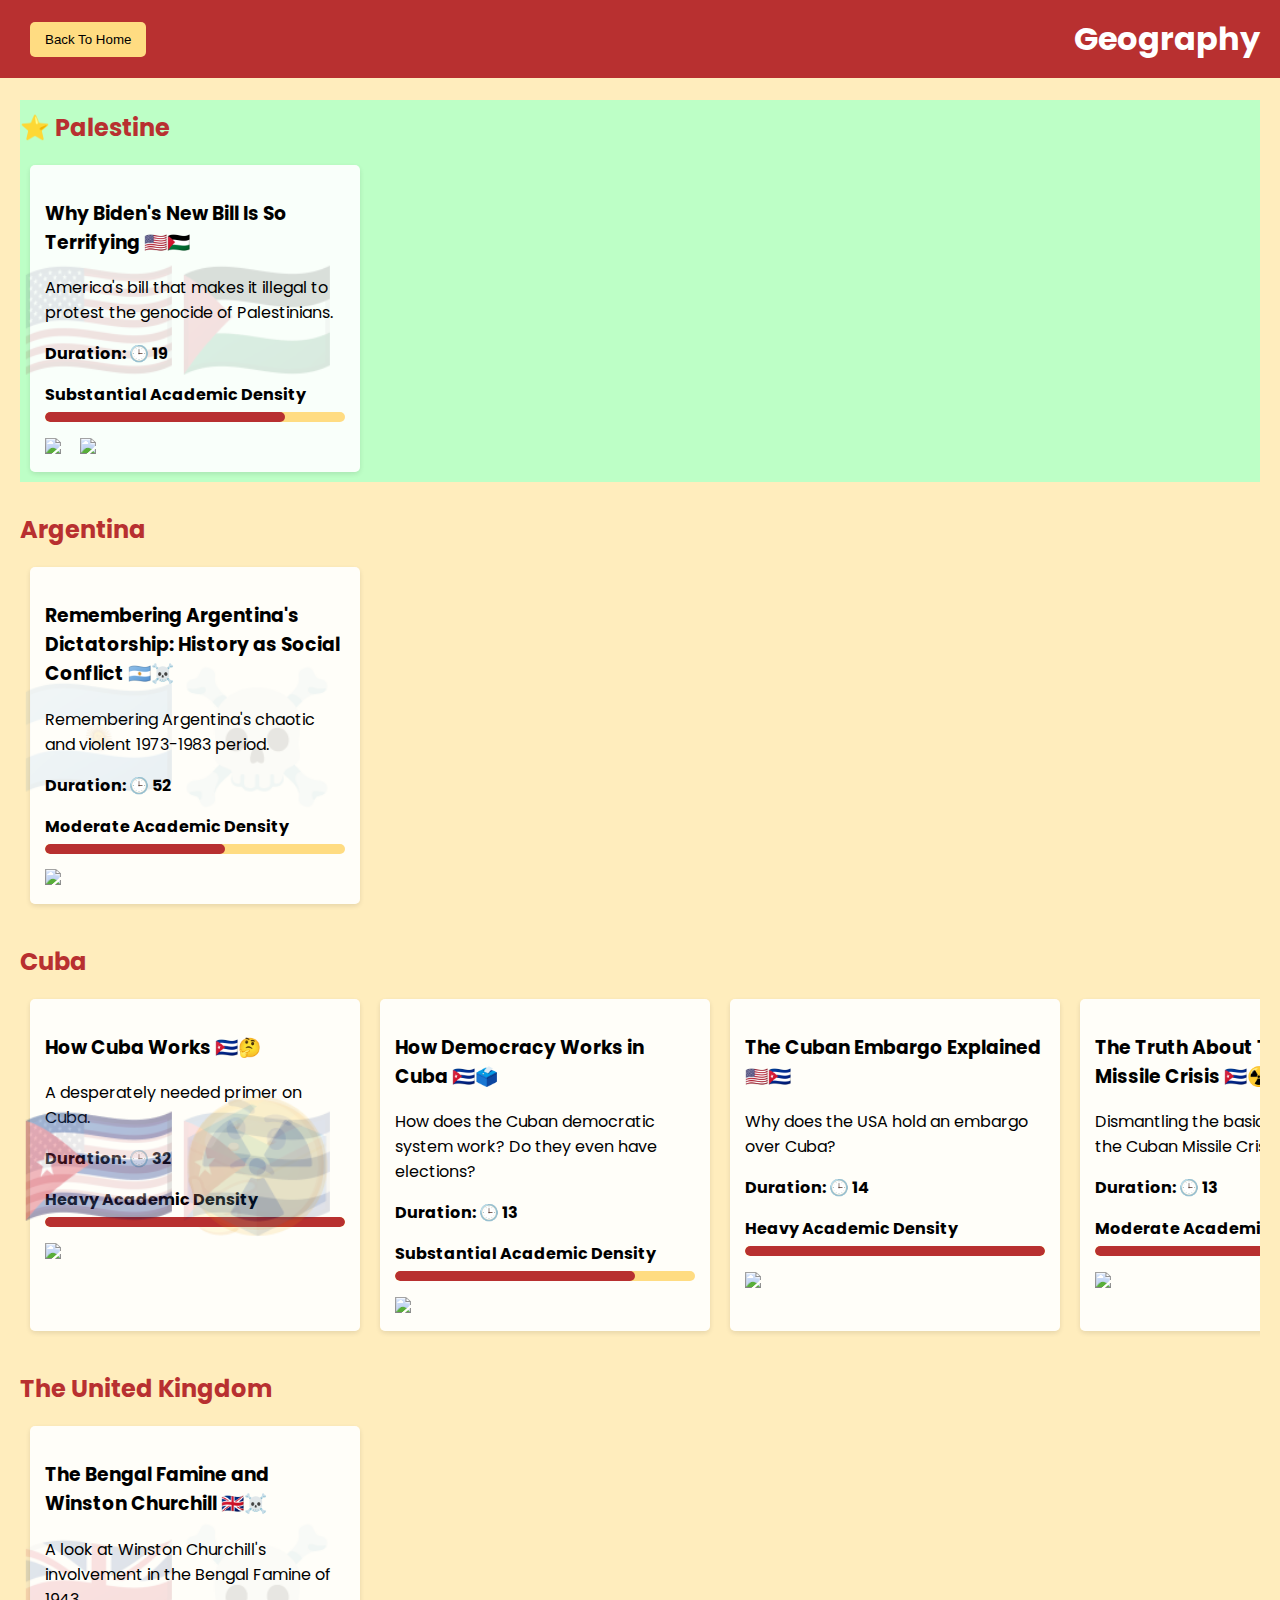
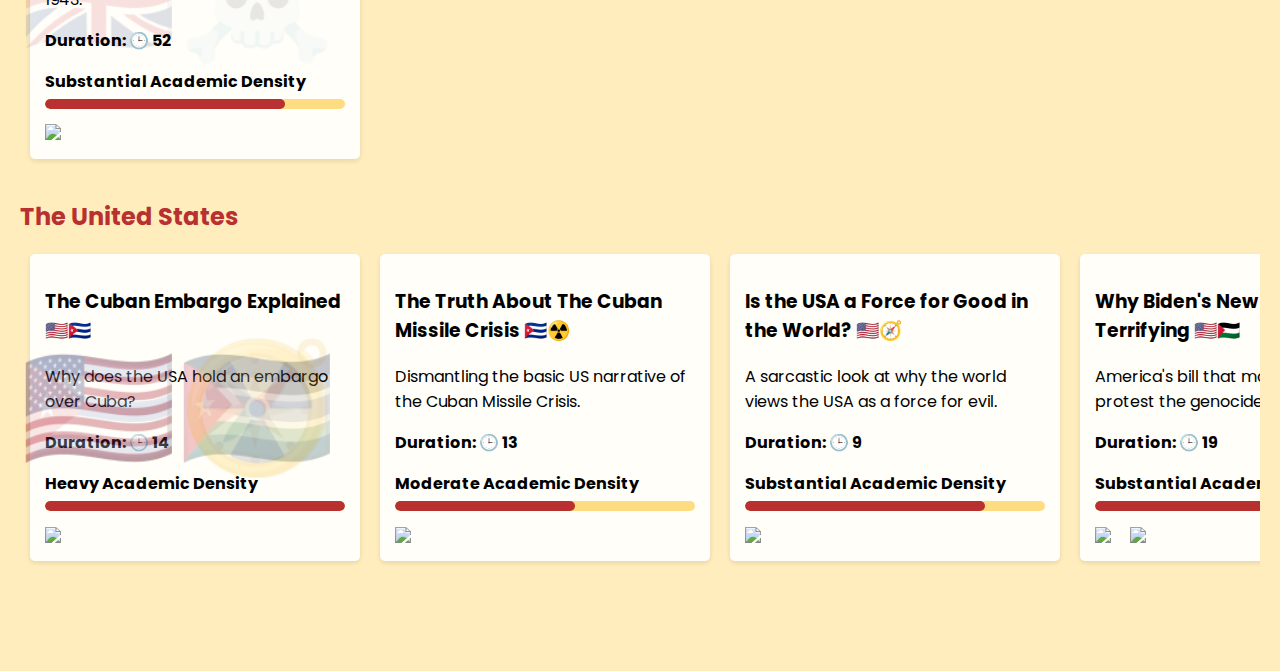
==== geography.html @ 79dba718 "Add files via upload" ====
<!DOCTYPE html>
<html lang="en">
<head>
    <meta charset="UTF-8">
    <meta name="viewport" content="width=device-width, initial-scale=1.0">
    <title>MarxFlix - Geography</title>	
    <link rel="icon" type="image/x-icon" href="favicon.ico">
    <link rel="stylesheet" href="https://fonts.googleapis.com/css2?family=Poppins:wght@400;600&display=swap">
    <link rel="stylesheet" href="styles.css">
</head>
<body>
    <header>
        <button id="back-button" onclick="goToIndex()">Back To Home</button>
        <h1>Geography</h1>
    </header>
    <main id="main-content">
	<div class="carousel spotlight" id="palestine-carousel">
            <h2> ⭐️ Palestine</h2>
            <div class="carousel-content" id="palestine-content"></div>
        </div>
	<div class="carousel" id="argentina-carousel">
            <h2>Argentina</h2>
            <div class="carousel-content" id="argentina-content"></div>
        </div>
	<!--
	<div class="carousel" id="australia-carousel">
            <h2>Australia</h2>
            <div class="carousel-content" id="australia-content"></div>
        </div>
	<div class="carousel" id="sino-carousel">
            <h2>China</h2>
            <div class="carousel-content" id="sino-content"></div>
        </div>
	-->
	<div class="carousel" id="cuba-carousel">
            <h2>Cuba</h2>
            <div class="carousel-content" id="cuba-content"></div>
        </div>
	<!--
	<div class="carousel" id="india-carousel">
            <h2>India</h2>
            <div class="carousel-content" id="india-content"></div>
        </div>
	<div class="carousel" id="dprk-carousel">
            <h2>The DPRK</h2>
            <div class="carousel-content" id="dprk-content"></div>
        </div>
	<div class="carousel" id="ussr-carousel">
            <h2>The Soviet Union</h2>
            <div class="carousel-content" id="ussr-content"></div>
        </div>
	-->
	<div class="carousel" id="uk-carousel">
            <h2>The United Kingdom</h2>
            <div class="carousel-content" id="uk-content"></div>
        </div>
	<div class="carousel" id="usa-carousel">
            <h2>The United States</h2>
            <div class="carousel-content" id="usa-content"></div>
        </div>
	<!--
	<div class="carousel" id="vietnam-carousel">
            <h2>Vietnam</h2>
            <div class="carousel-content" id="vietnam-content"></div>
        </div>
	-->
    </main>
    <script src="script.js"></script>
</body>
</html>
---- styles.css ----
body {
    font-family: 'Poppins', sans-serif;
    margin: 0;
    padding: 0;
    background-color: #ffedbd;
}

header {
    background: #b83030;
    color: #ffffff;
    padding: 15px 20px;
    text-align: center;
    position: fixed;
    top: 0;
    left: 0;
    right: 0;
    z-index: 10;
    display: flex;
    align-items: center;
    justify-content: space-between;
}

header h1 {
    margin: 0;
}

#back-button {
    background-color: #ffdc82;
    color: #000000;
    border: none;
    padding: 10px 15px;
    border-radius: 5px;
    cursor: pointer;
    margin-left: 10px;
    transition: background-color 0.3s;
}

#back-button:hover {
    background-color: #e0c05c;
}

main {
    padding: 80px 20px;
}

.emoji-background {
    font-size: 7.9rem;
    width: max-content;
    height: inherit;
    position: absolute;
    top: 0;
    left: 0;
    right: 0;
    bottom: 0;
    display: flex;
    justify-content: center;
    align-items: center;
    pointer-events: none;
    opacity: 0.12;
    z-index: -10;
}

.carousel {
    position: relative;
    margin: 20px 0;
    overflow: hidden;
}

.carousel h2 {
    margin: 10px 0;
    color: #b83030;
}

.carousel-content {
    display: flex;
    overflow-x: auto;
    padding: 10px;
    scrollbar-width: thin;
    position: relative;
    z-index: 1;
}

.carousel-content::-webkit-scrollbar {
    height: 8px;
}

.carousel-content::-webkit-scrollbar-thumb {
    background: #ccc;
    border-radius: 10px;
}

.spotlight {
    background-color: #BDFFC6;
}

.doc-item {
    background: rgba(255, 255, 255, 0.9);
    border-radius: 5px;
    margin-right: 20px;
    padding: 15px;
    min-width: 200px;
    max-width: 300px;
    box-shadow: 0 2px 5px rgba(0, 0, 0, 0.1);
    flex: 0 0 auto;
    z-index: 2;
}

.doc-item a {
    display: inline-block;
    margin-top: 10px;
    text-decoration: none;
    color: #b83030;
}

.tone {
    position: relative;
    margin-top: 10px;
    font-weight: bold;
}

.tone span {
    display: block;
    margin-bottom: 5px;
}

.tone-container {
    height: 10px;
    background-color: #ffdc82;
    border-radius: 5px;
    overflow: hidden;
}

.tone-bar {
    height: 100%;
    background-color: #b83030;
    border-radius: 5px;
}

.links a {
    display: inline-block;
    margin-right: 10px;
    text-decoration: none;
    color: #b83030;
    font-weight: bold;
    transition: transform 0.3s;
}

.links a:hover {
    transform: scale(1.05);
}

.links img {
    margin-right: 5px;
}

@media (max-width: 768px) {
    header {
        padding: 15px 10px;
    }

    #back-button {
        margin-left: 15px;
        padding: 8px 12px;
    }

    .carousel-content {
        padding: 5px;
    }

    .doc-item {
        margin-right: 10px;
        margin-bottom: 0;
    }

    .doc-item p {
        font-size: 0.9em;
    }

    .doc-item h3 {
        font-size: 1.2em;
    }
    
    .tone {
        font-size: 0.9em;
    }
}
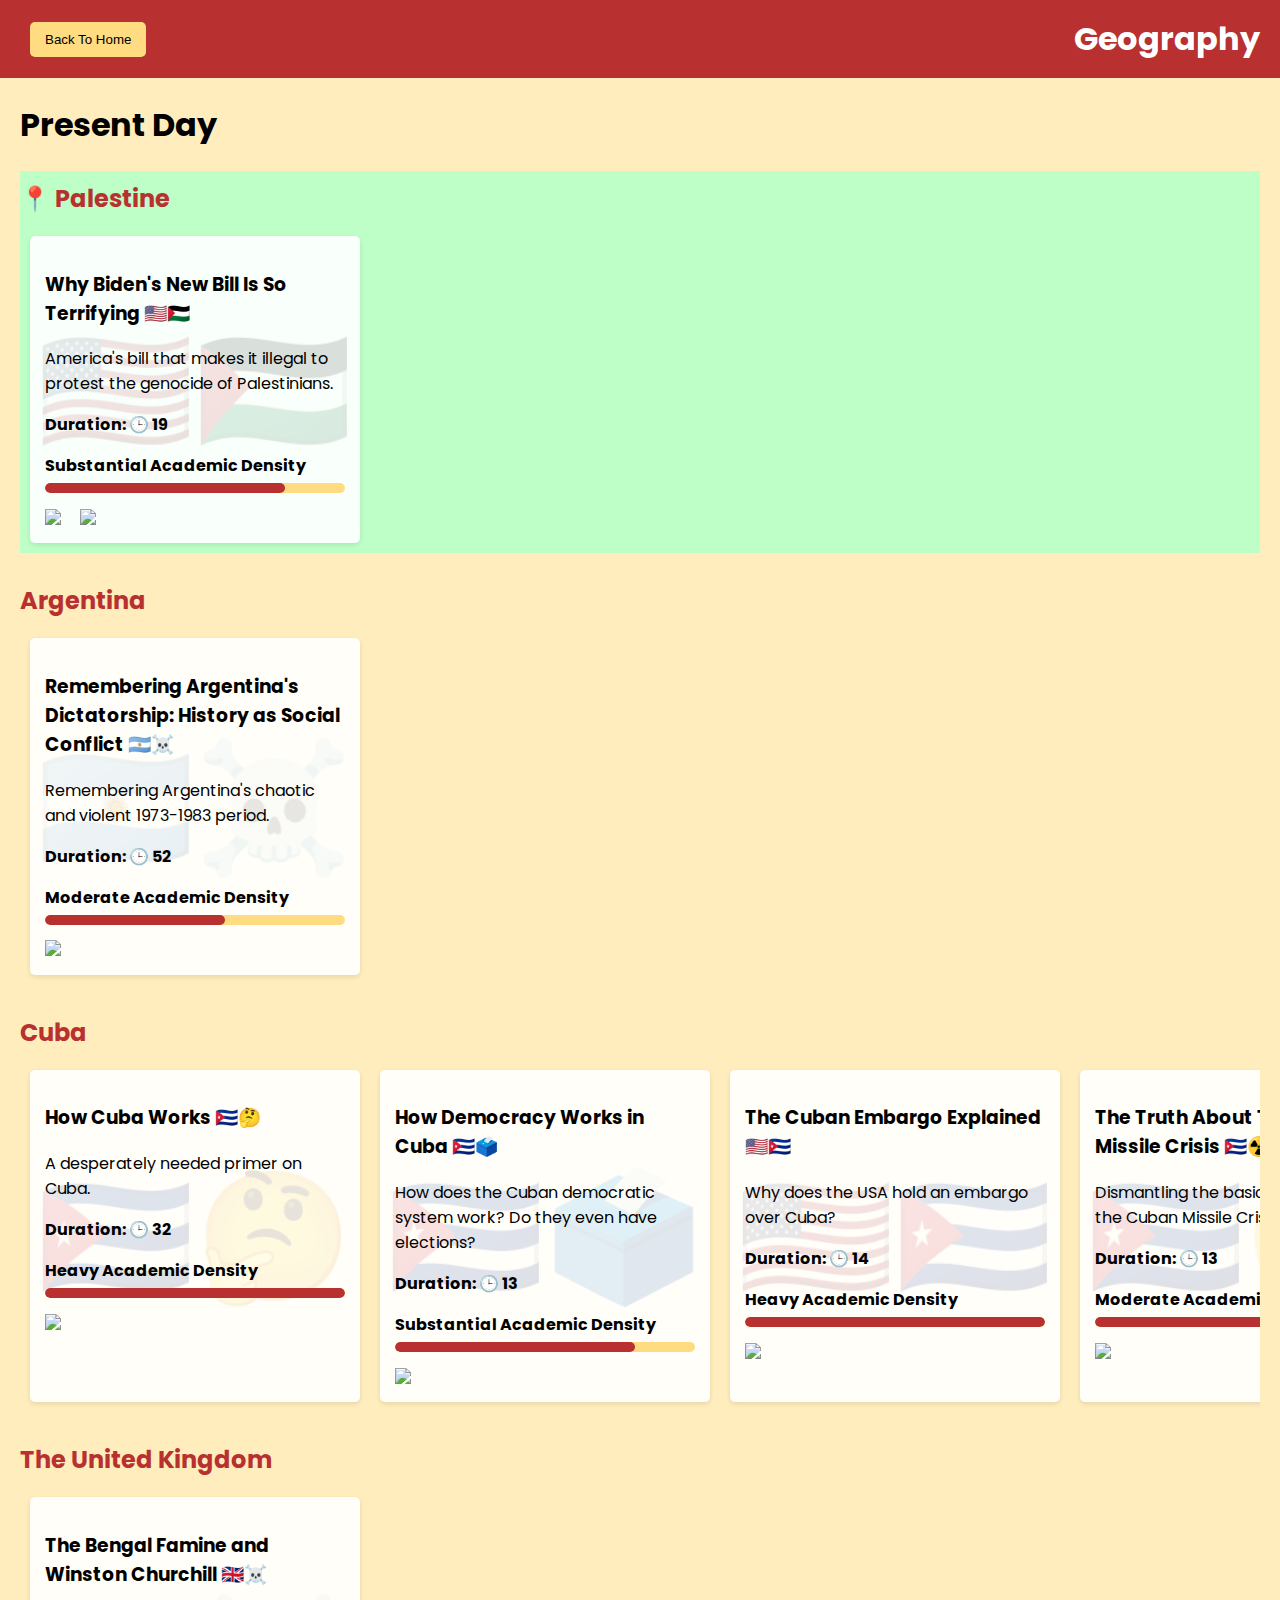
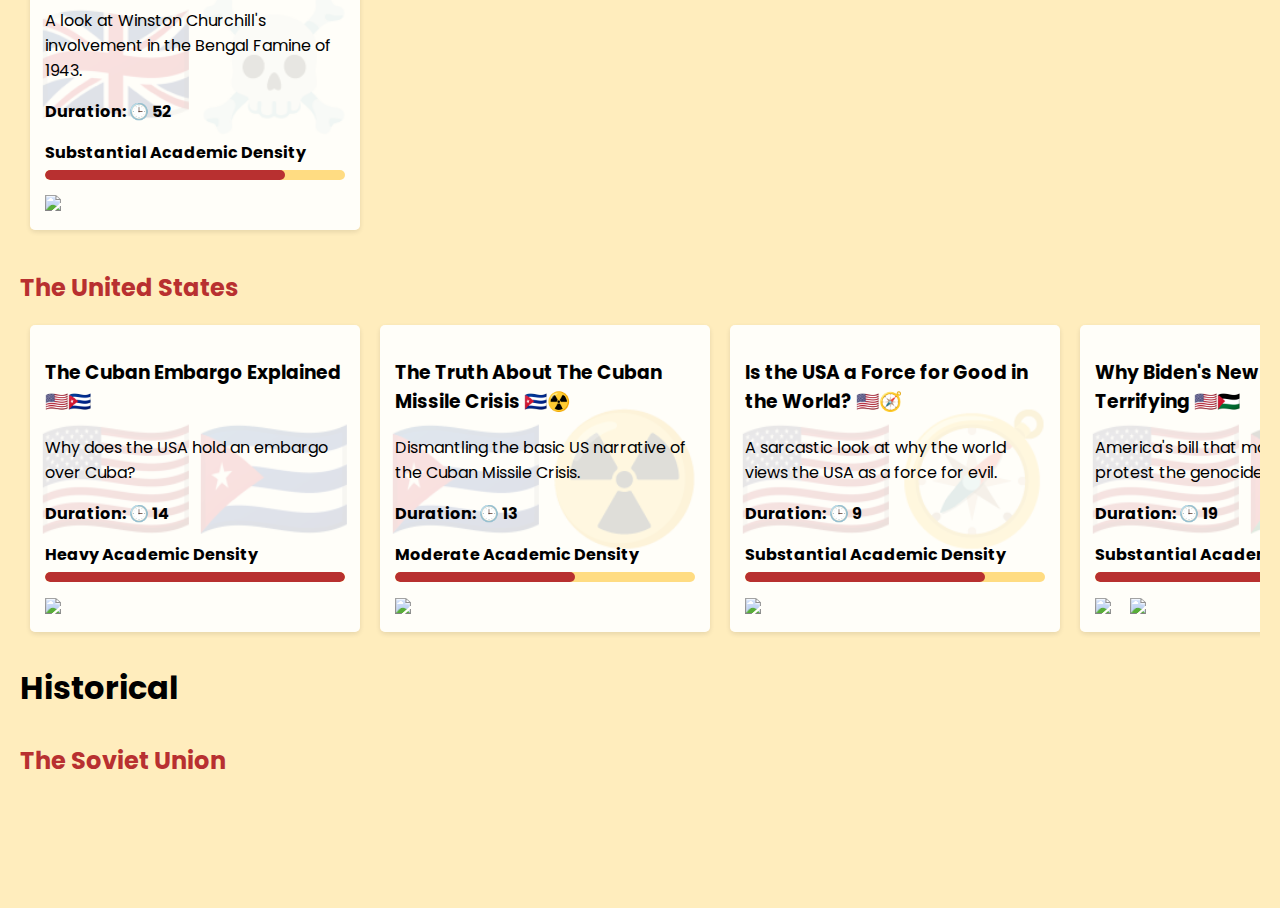
==== commit c646ea34: "Add files via upload" ====
--- a/geography.html
+++ b/geography.html
@@ -14,8 +14,9 @@
         <h1>Geography</h1>
     </header>
     <main id="main-content">
+	<h1>Present Day</h1>
 	<div class="carousel spotlight" id="palestine-carousel">
-            <h2> ⭐️ Palestine</h2>
+            <h2> 📍 Palestine</h2>
             <div class="carousel-content" id="palestine-content"></div>
         </div>
 	<div class="carousel" id="argentina-carousel">
@@ -45,10 +46,6 @@
             <h2>The DPRK</h2>
             <div class="carousel-content" id="dprk-content"></div>
         </div>
-	<div class="carousel" id="ussr-carousel">
-            <h2>The Soviet Union</h2>
-            <div class="carousel-content" id="ussr-content"></div>
-        </div>
 	-->
 	<div class="carousel" id="uk-carousel">
             <h2>The United Kingdom</h2>
@@ -64,6 +61,11 @@
             <div class="carousel-content" id="vietnam-content"></div>
         </div>
 	-->
+	<h1>Historical</h1>
+	<div class="carousel" id="ussr-carousel">
+            <h2>The Soviet Union</h2>
+            <div class="carousel-content" id="ussr-content"></div>
+        </div>
     </main>
     <script src="script.js"></script>
 </body>
--- a/styles.css
+++ b/styles.css
@@ -45,8 +45,8 @@
 
 .emoji-background {
     font-size: 7.9rem;
-    width: max-content;
-    height: inherit;
+    width: 100%;
+    height: 100%;
     position: absolute;
     top: 0;
     left: 0;
@@ -102,6 +102,7 @@
     max-width: 300px;
     box-shadow: 0 2px 5px rgba(0, 0, 0, 0.1);
     flex: 0 0 auto;
+    position: relative;
     z-index: 2;
 }
 
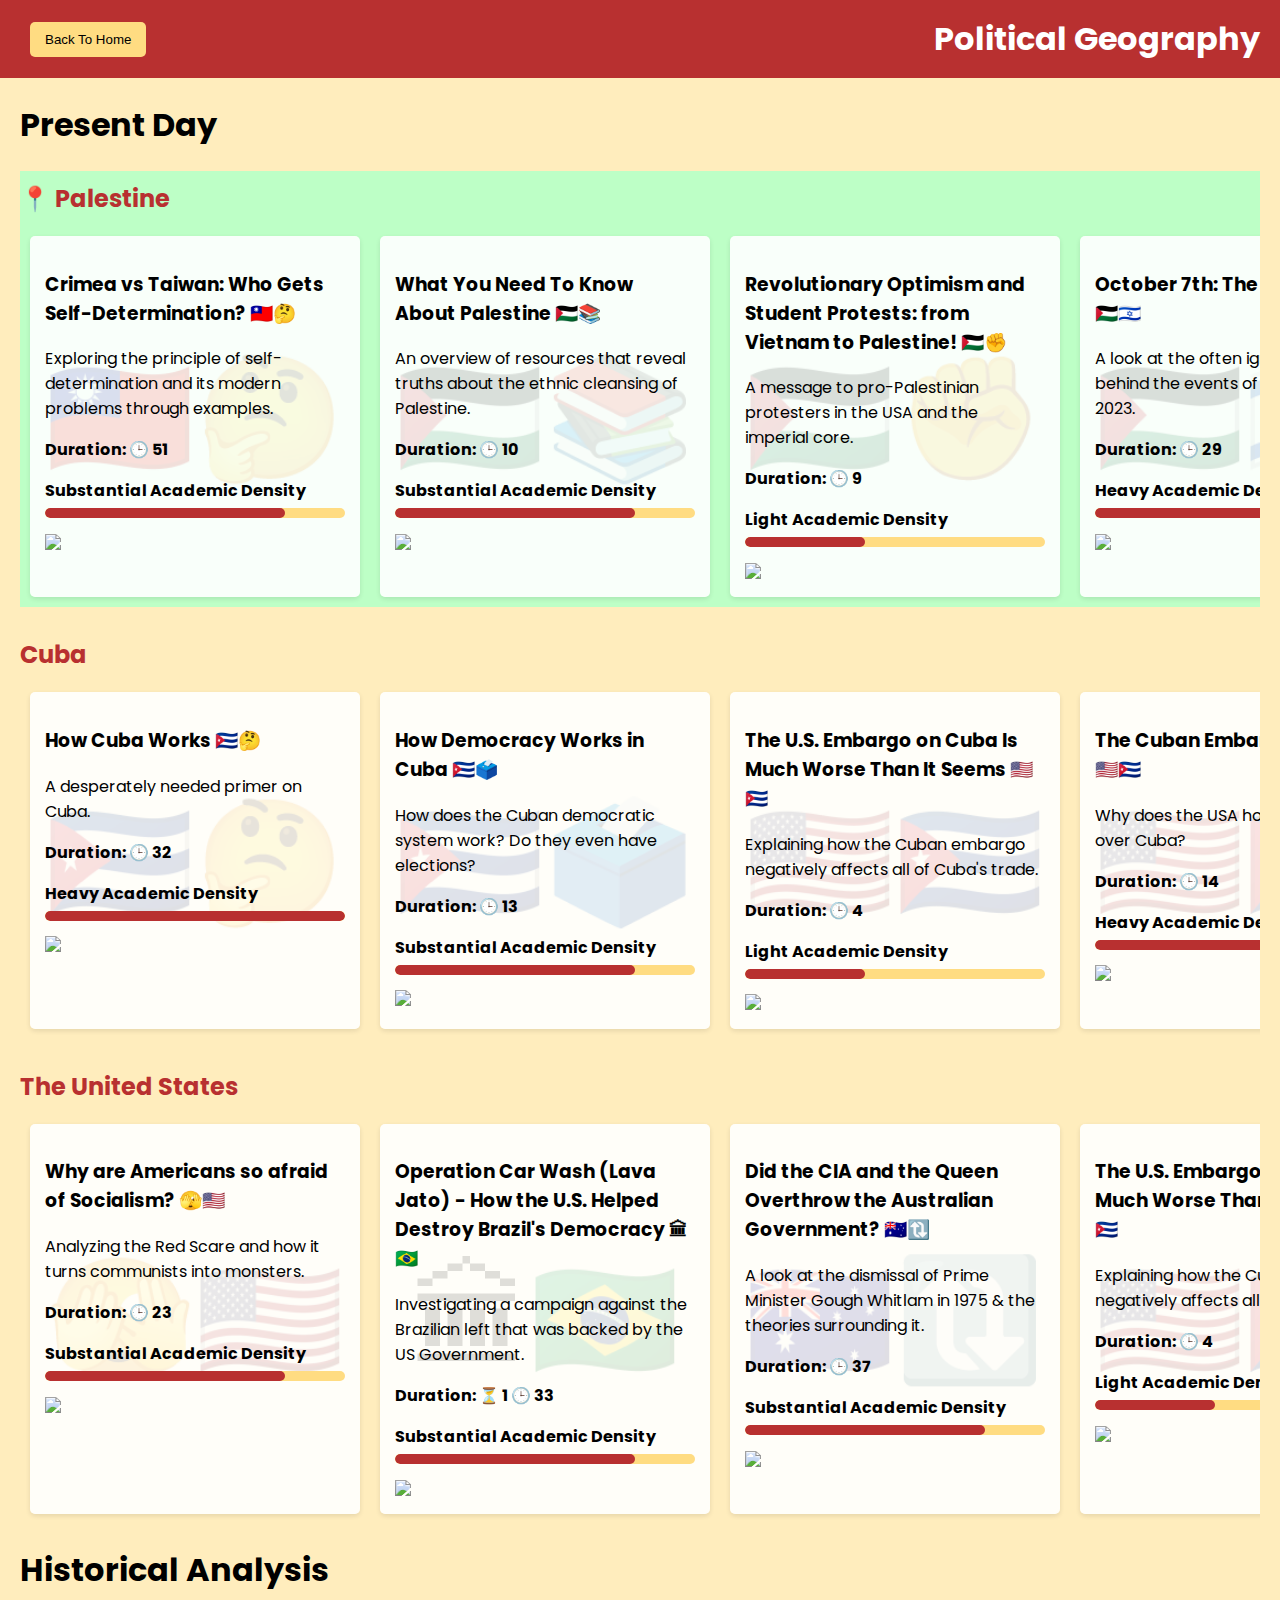
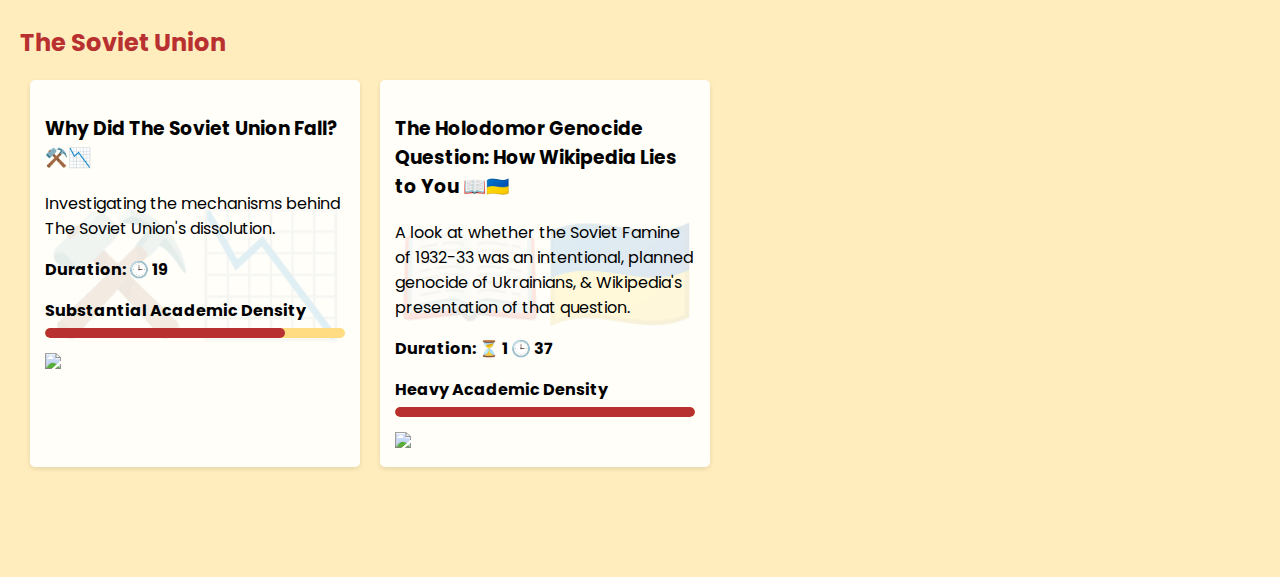
==== commit 269106d0: "Add files via upload" ====
--- a/geography.html
+++ b/geography.html
@@ -11,7 +11,7 @@
 <body>
     <header>
         <button id="back-button" onclick="goToIndex()">Back To Home</button>
-        <h1>Geography</h1>
+        <h1>Political Geography</h1>
     </header>
     <main id="main-content">
 	<h1>Present Day</h1>
@@ -19,11 +19,11 @@
             <h2> 📍 Palestine</h2>
             <div class="carousel-content" id="palestine-content"></div>
         </div>
+	<!--
 	<div class="carousel" id="argentina-carousel">
             <h2>Argentina</h2>
             <div class="carousel-content" id="argentina-content"></div>
         </div>
-	<!--
 	<div class="carousel" id="australia-carousel">
             <h2>Australia</h2>
             <div class="carousel-content" id="australia-content"></div>
@@ -46,11 +46,11 @@
             <h2>The DPRK</h2>
             <div class="carousel-content" id="dprk-content"></div>
         </div>
-	-->
 	<div class="carousel" id="uk-carousel">
             <h2>The United Kingdom</h2>
             <div class="carousel-content" id="uk-content"></div>
         </div>
+	-->
 	<div class="carousel" id="usa-carousel">
             <h2>The United States</h2>
             <div class="carousel-content" id="usa-content"></div>
@@ -61,7 +61,7 @@
             <div class="carousel-content" id="vietnam-content"></div>
         </div>
 	-->
-	<h1>Historical</h1>
+	<h1>Historical Analysis</h1>
 	<div class="carousel" id="ussr-carousel">
             <h2>The Soviet Union</h2>
             <div class="carousel-content" id="ussr-content"></div>
--- a/styles.css
+++ b/styles.css
@@ -44,7 +44,7 @@
 }
 
 .emoji-background {
-    font-size: 7.9rem;
+    font-size: 7.5rem;
     width: 100%;
     height: 100%;
     position: absolute;
@@ -74,6 +74,7 @@
 .carousel-content {
     display: flex;
     overflow-x: auto;
+    overflow-y: hidden;
     padding: 10px;
     scrollbar-width: thin;
     position: relative;
@@ -184,4 +185,4 @@
     .tone {
         font-size: 0.9em;
     }
-}
+}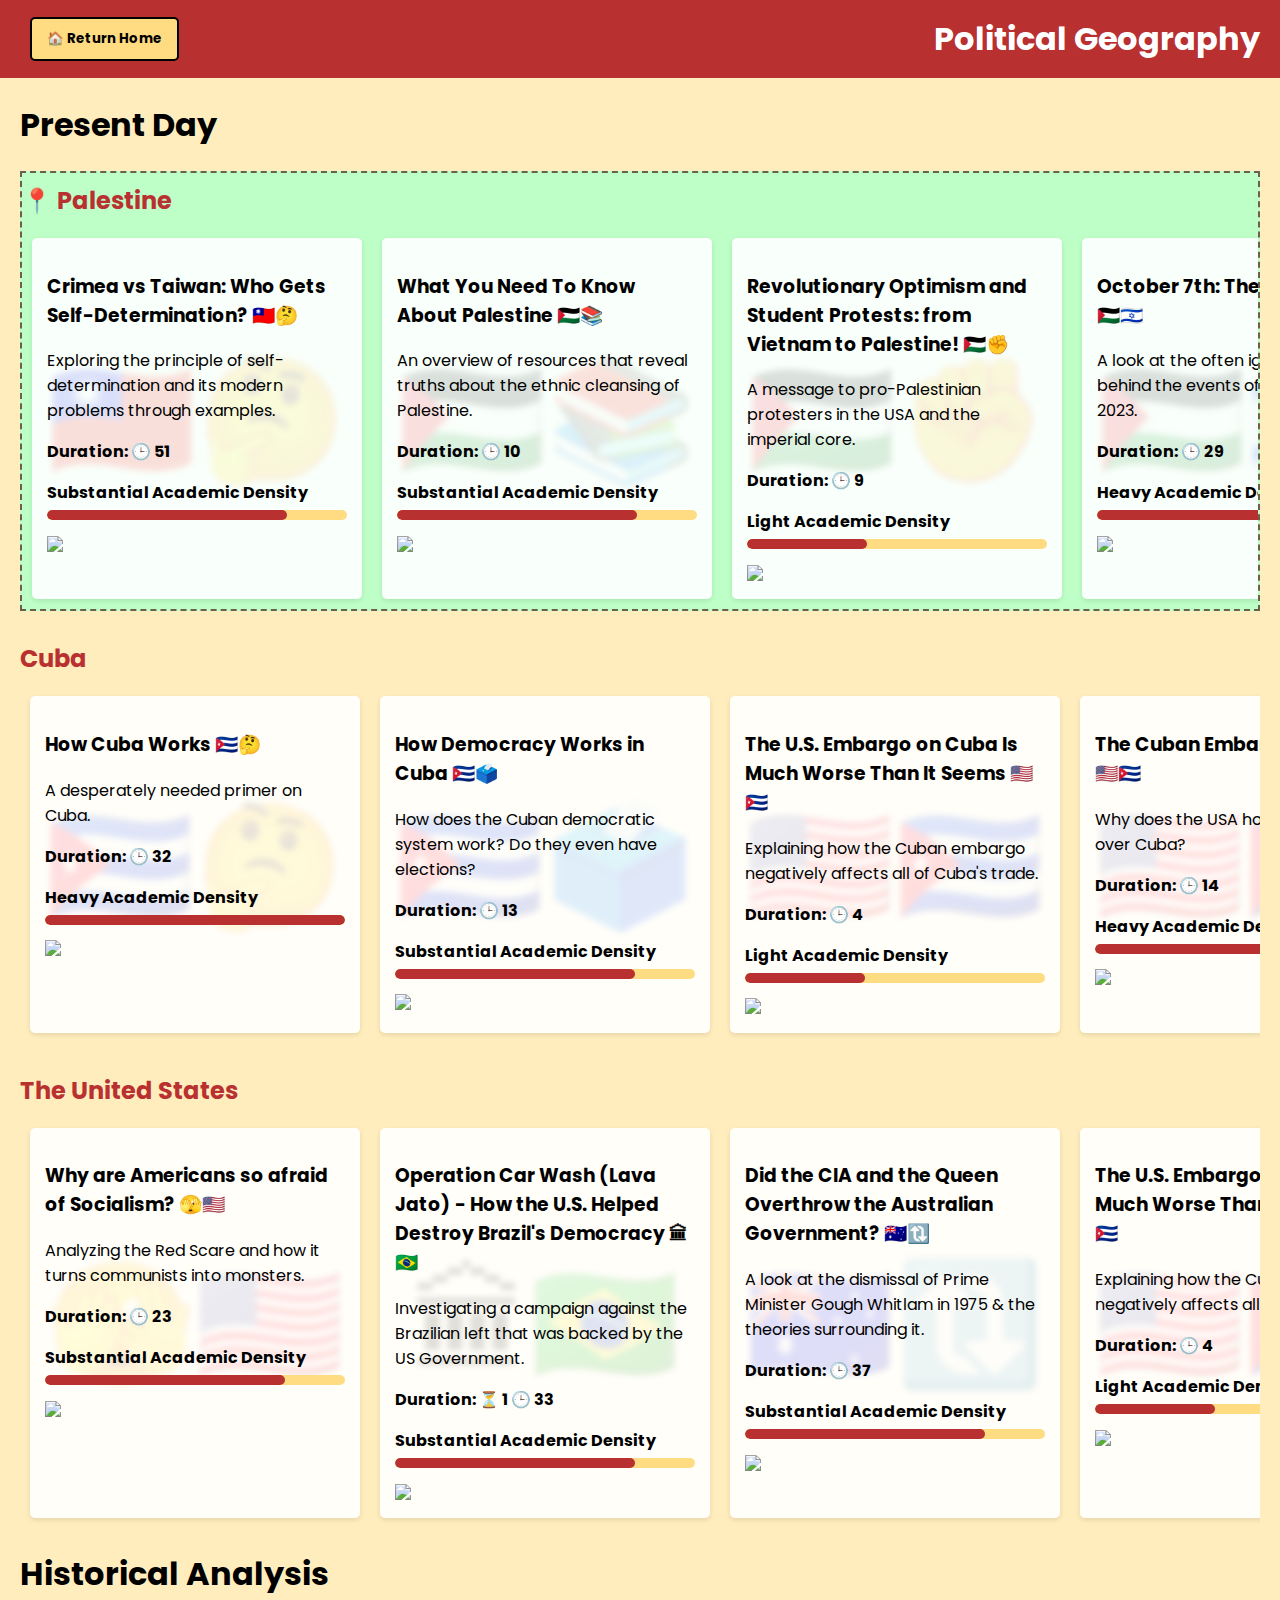
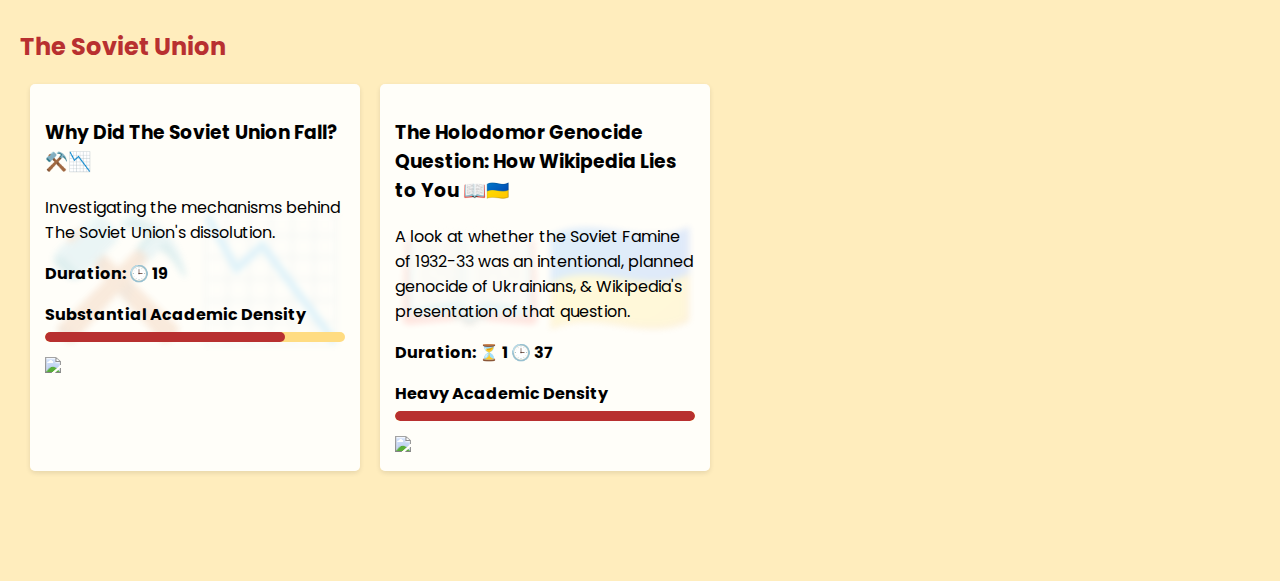
==== commit 5a4d2b1d: "Update geography.html" ====
--- a/geography.html
+++ b/geography.html
@@ -10,7 +10,7 @@
 </head>
 <body>
     <header>
-        <button id="back-button" onclick="goToIndex()">Back To Home</button>
+        <button id="back-button" onclick="goToIndex()">🏠 Return Home</button>
         <h1>Political Geography</h1>
     </header>
     <main id="main-content">
--- a/styles.css
+++ b/styles.css
@@ -27,8 +27,10 @@
 #back-button {
     background-color: #ffdc82;
     color: #000000;
-    border: none;
+    font-weight: bold;
+    font-family: Poppins;
     padding: 10px 15px;
+    border: 2px solid black;
     border-radius: 5px;
     cursor: pointer;
     margin-left: 10px;
@@ -57,6 +59,7 @@
     align-items: center;
     pointer-events: none;
     opacity: 0.12;
+    filter: saturate(200%) blur(3px);
     z-index: -10;
 }
 
@@ -76,13 +79,13 @@
     overflow-x: auto;
     overflow-y: hidden;
     padding: 10px;
-    scrollbar-width: thin;
+    scrollbar-width: auto;
     position: relative;
     z-index: 1;
 }
 
 .carousel-content::-webkit-scrollbar {
-    height: 8px;
+    height: 16px;
 }
 
 .carousel-content::-webkit-scrollbar-thumb {
@@ -92,6 +95,7 @@
 
 .spotlight {
     background-color: #BDFFC6;
+    border: 2px dashed #69614D;
 }
 
 .doc-item {
@@ -185,4 +189,4 @@
     .tone {
         font-size: 0.9em;
     }
-}+}
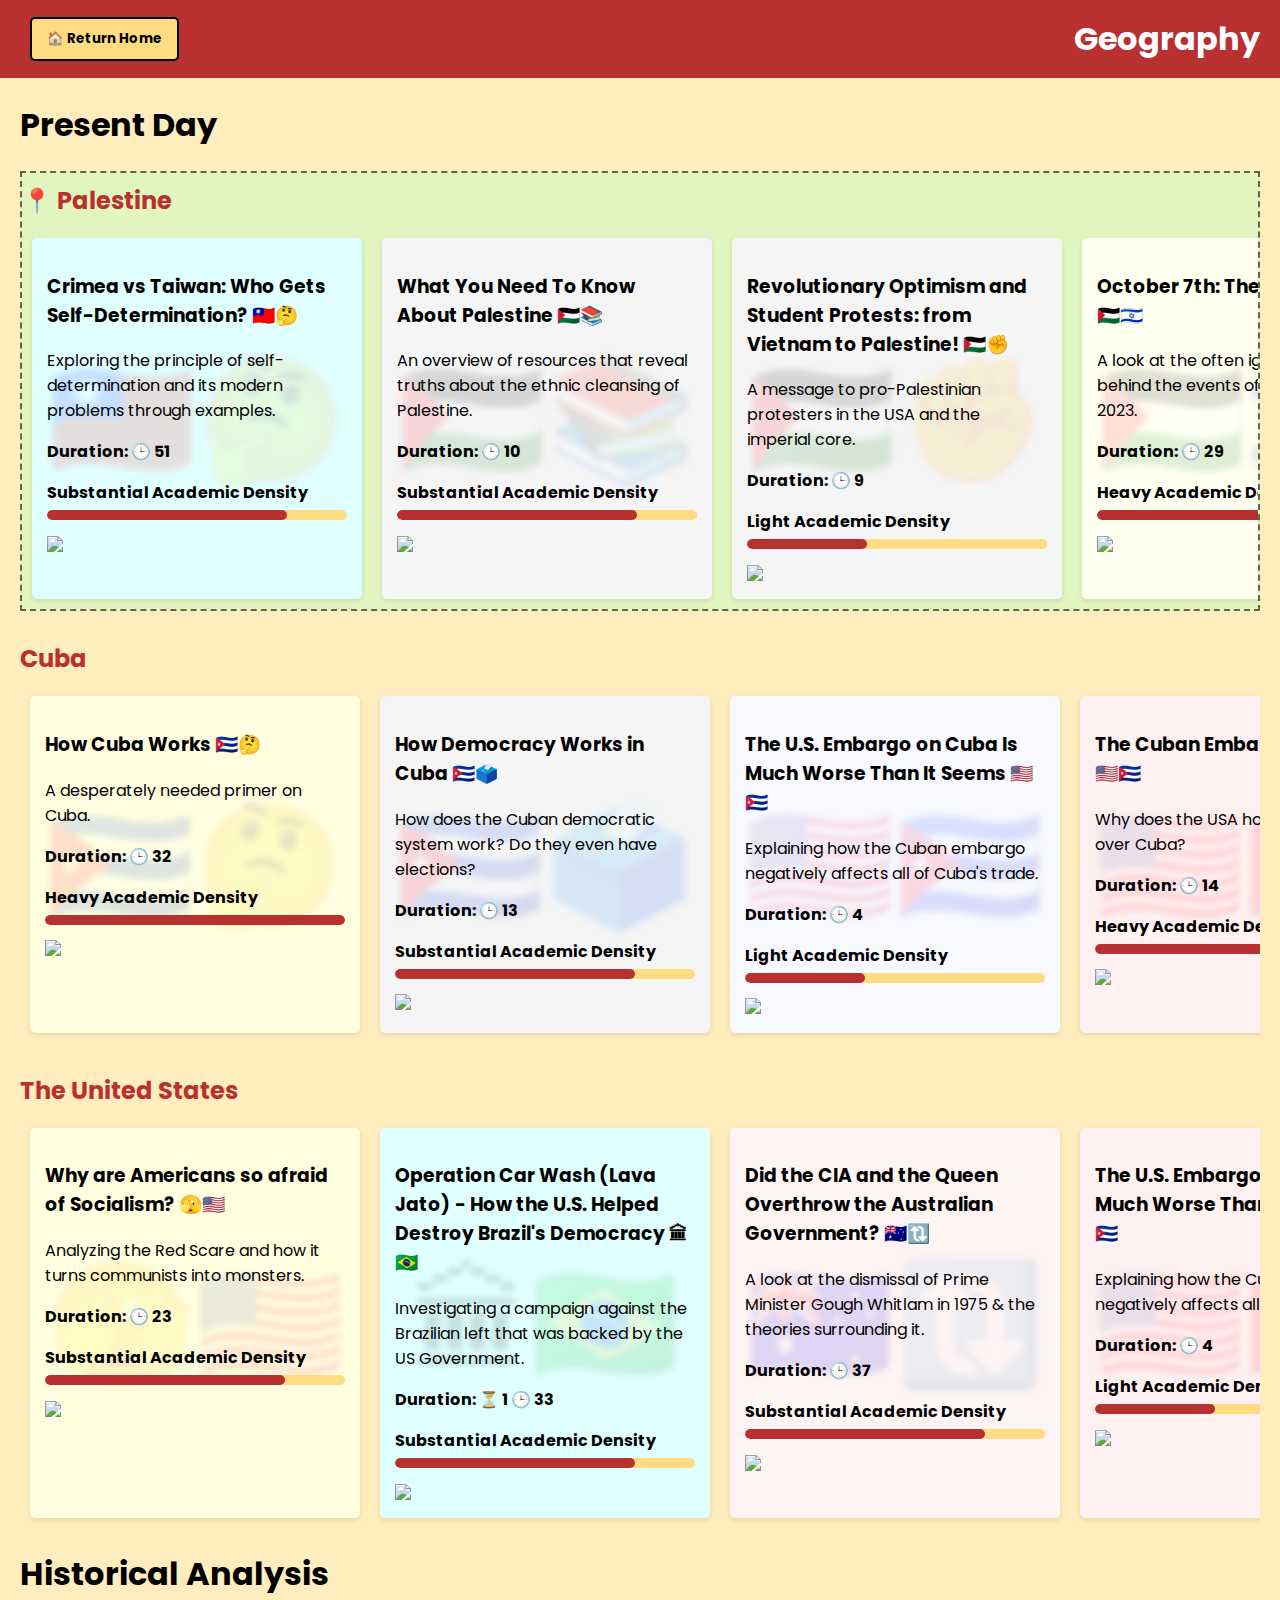
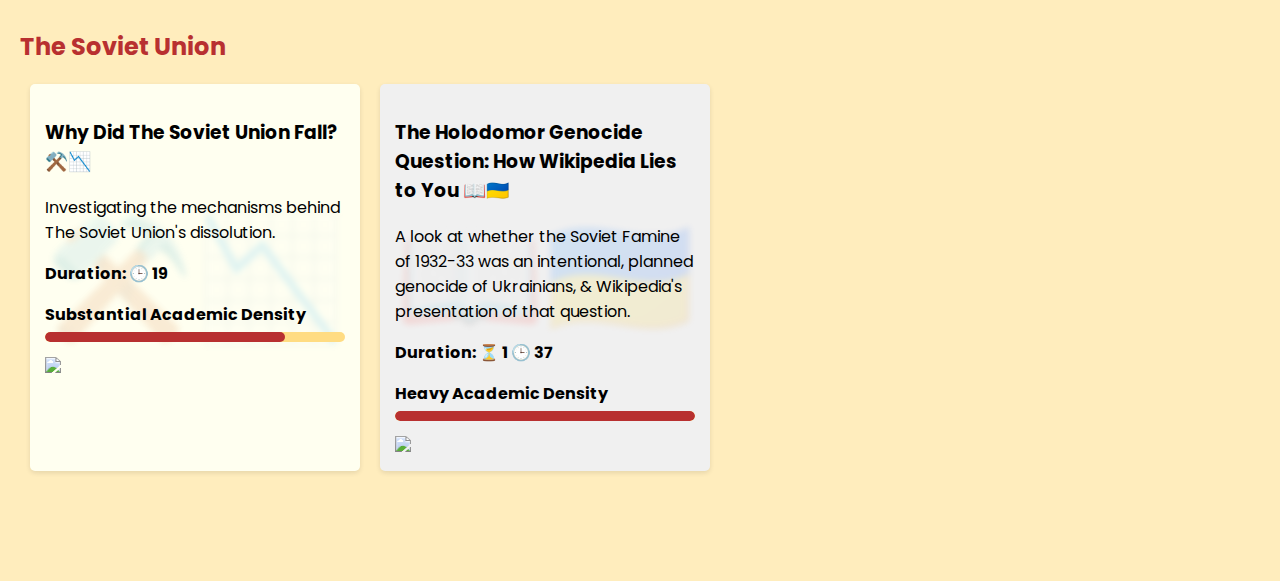
==== commit 5f85ef09: "Update geography.html" ====
--- a/geography.html
+++ b/geography.html
@@ -11,7 +11,7 @@
 <body>
     <header>
         <button id="back-button" onclick="goToIndex()">🏠 Return Home</button>
-        <h1>Political Geography</h1>
+        <h1>Geography</h1>
     </header>
     <main id="main-content">
 	<h1>Present Day</h1>
--- a/styles.css
+++ b/styles.css
@@ -94,7 +94,7 @@
 }
 
 .spotlight {
-    background-color: #BDFFC6;
+    background-color: rgba(189, 255, 198, 0.45);
     border: 2px dashed #69614D;
 }
 
